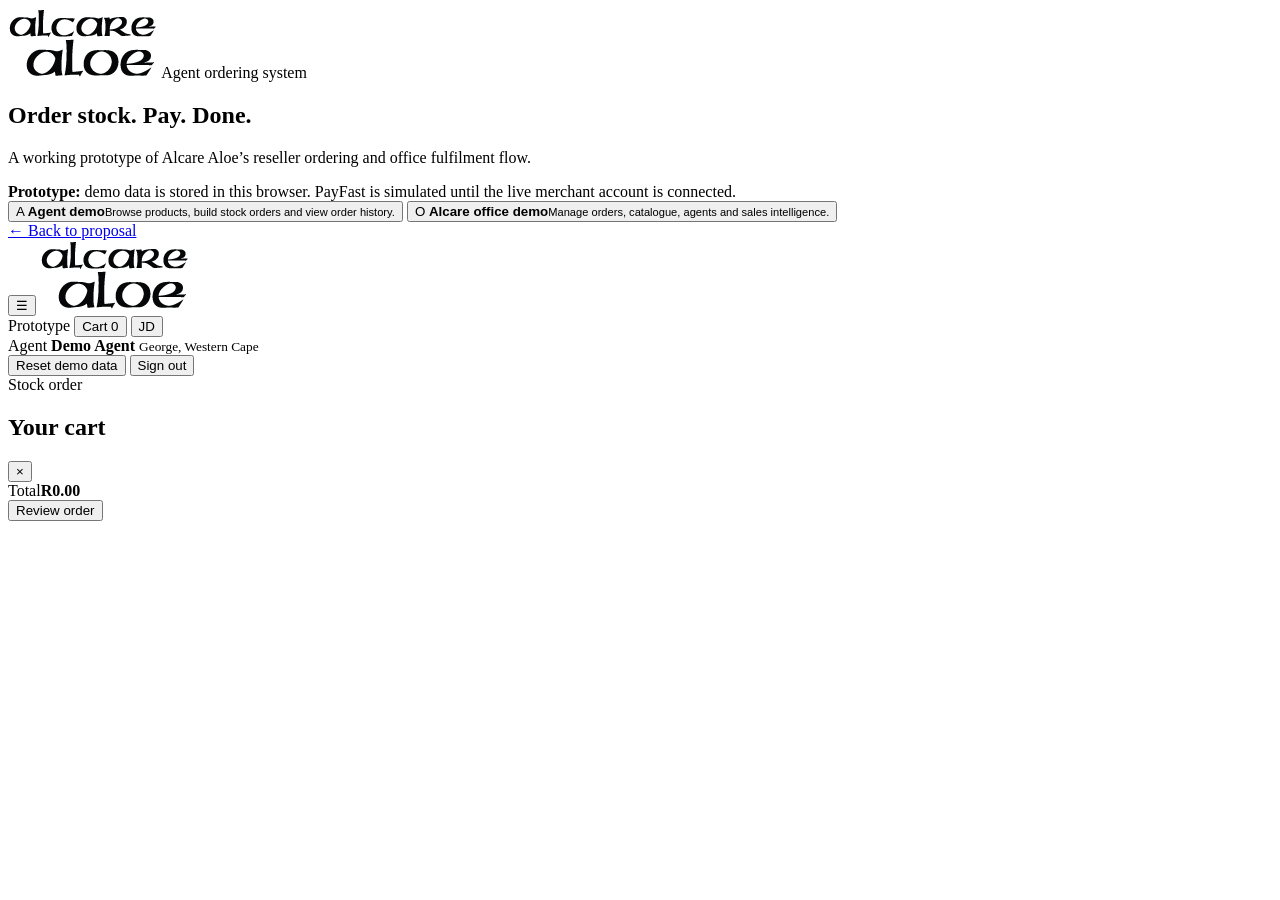
==== app/index.html @ ff258b76 "Add reseller ordering prototype shell" ====
<!doctype html>
<html lang="en">
<head>
  <meta charset="utf-8">
  <meta name="viewport" content="width=device-width, initial-scale=1">
  <meta name="theme-color" content="#173f2e">
  <title>Alcare Aloe — Agent Ordering</title>
  <link rel="stylesheet" href="styles.css">
</head>
<body>
  <div id="toast" class="toast" role="status" aria-live="polite"></div>
  <section id="loginView" class="login-shell">
    <div class="login-card">
      <a href="../" class="brand"><img src="../assets/alcare-logo.png" alt="Alcare Aloe"></a>
      <span class="kicker">Agent ordering system</span>
      <h1>Order stock. Pay. Done.</h1>
      <p class="lead">A working prototype of Alcare Aloe’s reseller ordering and office fulfilment flow.</p>
      <div class="demo-note"><strong>Prototype:</strong> demo data is stored in this browser. PayFast is simulated until the live merchant account is connected.</div>
      <div class="login-grid">
        <button class="role-card" data-login="agent">
          <span class="role-icon">A</span>
          <span><strong>Agent demo</strong><small>Browse products, build stock orders and view order history.</small></span>
        </button>
        <button class="role-card" data-login="admin">
          <span class="role-icon">O</span>
          <span><strong>Alcare office demo</strong><small>Manage orders, catalogue, agents and sales intelligence.</small></span>
        </button>
      </div>
      <a class="text-link" href="../">← Back to proposal</a>
    </div>
  </section>

  <div id="appShell" class="app-shell hidden">
    <header class="topbar">
      <button class="menu-btn" id="menuBtn" aria-label="Open menu">☰</button>
      <a href="../" class="top-logo"><img src="../assets/alcare-logo.png" alt="Alcare Aloe"></a>
      <div class="top-actions">
        <span class="prototype-pill">Prototype</span>
        <button id="cartButton" class="cart-button hidden">Cart <span id="cartCount">0</span></button>
        <button id="userButton" class="user-button">JD</button>
      </div>
    </header>

    <aside id="sidebar" class="sidebar">
      <div class="sidebar-user">
        <span id="sidebarRole">Agent</span>
        <strong id="sidebarName">Demo Agent</strong>
        <small id="sidebarMeta">George, Western Cape</small>
      </div>
      <nav id="nav"></nav>
      <div class="sidebar-bottom">
        <button id="resetDemo" class="ghost-btn">Reset demo data</button>
        <button id="logoutBtn" class="ghost-btn">Sign out</button>
      </div>
    </aside>

    <main id="mainContent" class="main-content"></main>
  </div>

  <div id="drawerBackdrop" class="backdrop hidden"></div>
  <aside id="cartDrawer" class="cart-drawer" aria-hidden="true">
    <div class="drawer-head">
      <div><span class="kicker">Stock order</span><h2>Your cart</h2></div>
      <button id="closeCart" class="icon-btn">×</button>
    </div>
    <div id="cartItems" class="cart-items"></div>
    <div class="cart-footer">
      <div class="total-row"><span>Total</span><strong id="cartTotal">R0.00</strong></div>
      <button id="checkoutBtn" class="primary-btn">Review order</button>
    </div>
  </aside>

  <div id="modal" class="modal hidden" role="dialog" aria-modal="true">
    <div id="modalCard" class="modal-card"></div>
  </div>

  <script src="app-core.js"></script>
  <script src="app-views.js"></script>
</body>
</html>
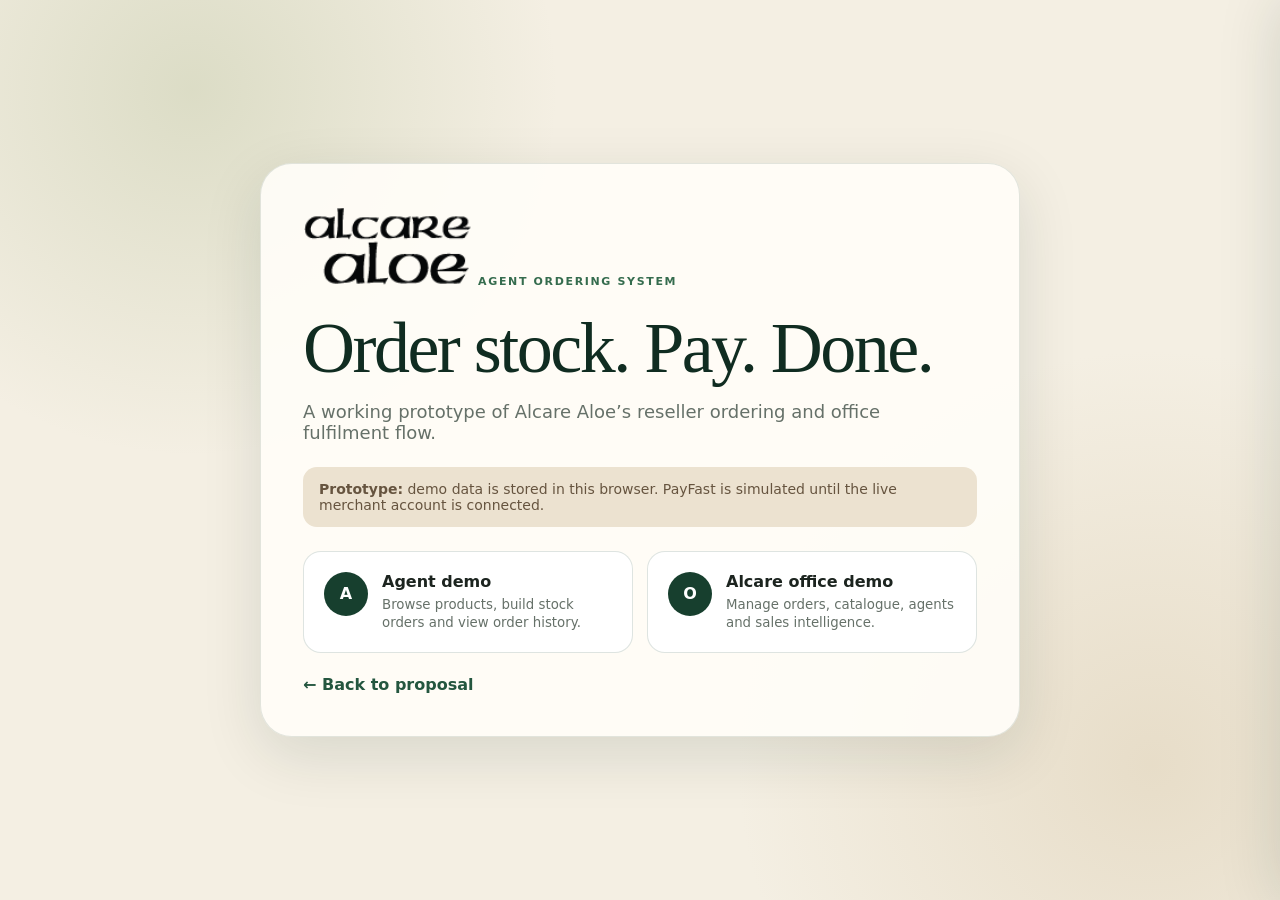
==== commit 159c8ed9: "Wire split prototype view scripts" ====
--- a/app/index.html
+++ b/app/index.html
@@ -75,6 +75,8 @@
   </div>
 
   <script src="app-core.js"></script>
-  <script src="app-views.js"></script>
+  <script src="app-views-a.js"></script>
+  <script src="app-views-b1.js"></script>
+  <script src="app-views-b2.js"></script>
 </body>
 </html>
--- a/app/styles.css
+++ b/app/styles.css
@@ -0,0 +1,23 @@
+:root{
+  --green-950:#102c21;--green-900:#173f2e;--green-800:#24563f;--green-700:#356c4e;
+  --sage:#9aaa77;--sage-soft:#dfe5cb;--cream:#f4efe3;--paper:#fffdf8;--sand:#d9c9ab;
+  --sand-soft:#ece2d0;--ink:#1c241f;--muted:#667169;--line:rgba(23,63,46,.14);
+  --danger:#984a3d;--warning:#9d6d2d;--info:#4d6f78;--shadow:0 18px 60px rgba(16,44,33,.12);
+  --radius:22px;--radius-sm:14px;
+}
+*{box-sizing:border-box}html{font-family:Inter,ui-sans-serif,system-ui,-apple-system,BlinkMacSystemFont,"Segoe UI",sans-serif;color:var(--ink);background:var(--cream)}body{margin:0;min-height:100vh}.hidden{display:none!important}button,input,select,textarea{font:inherit}button{cursor:pointer}img{max-width:100%;display:block}h1,h2,h3{font-family:Georgia,"Times New Roman",serif;letter-spacing:-.035em;font-weight:500}.kicker{font-size:11px;font-weight:900;letter-spacing:.15em;text-transform:uppercase;color:var(--green-700)}
+.login-shell{min-height:100vh;display:grid;place-items:center;padding:28px;background:radial-gradient(circle at 15% 10%,rgba(154,170,119,.27),transparent 27%),radial-gradient(circle at 90% 85%,rgba(217,201,171,.48),transparent 30%),var(--cream)}.login-card{width:min(760px,100%);background:rgba(255,253,248,.92);border:1px solid rgba(23,63,46,.12);border-radius:32px;padding:42px;box-shadow:var(--shadow)}.brand{display:inline-block}.brand img{width:170px}.login-card h1{font-size:clamp(44px,7vw,72px);line-height:.96;margin:24px 0 16px;color:var(--green-950)}.lead{font-size:18px;color:var(--muted);max-width:620px}.demo-note{margin:24px 0;padding:14px 16px;border-radius:14px;background:var(--sand-soft);color:#66543f;font-size:14px}.login-grid{display:grid;grid-template-columns:1fr 1fr;gap:14px}.role-card{display:flex;gap:14px;text-align:left;padding:20px;border:1px solid var(--line);border-radius:18px;background:white;color:var(--ink);transition:.2s}.role-card:hover{transform:translateY(-2px);box-shadow:0 12px 34px rgba(16,44,33,.10);border-color:rgba(23,63,46,.28)}.role-icon{width:44px;height:44px;border-radius:50%;display:grid;place-items:center;background:var(--green-900);color:white;font-weight:900;flex:0 0 auto}.role-card strong,.role-card small{display:block}.role-card small{color:var(--muted);margin-top:5px;line-height:1.35}.text-link{display:inline-block;margin-top:22px;color:var(--green-800);font-weight:800;text-decoration:none}
+.app-shell{min-height:100vh}.topbar{position:fixed;inset:0 0 auto 0;height:70px;display:flex;align-items:center;justify-content:space-between;padding:0 20px 0 18px;background:rgba(255,253,248,.94);border-bottom:1px solid var(--line);backdrop-filter:blur(12px);z-index:30}.menu-btn{display:none;border:0;background:transparent;font-size:24px;color:var(--green-900)}.top-logo img{width:124px}.top-actions{display:flex;align-items:center;gap:10px}.prototype-pill{font-size:11px;font-weight:900;letter-spacing:.08em;text-transform:uppercase;color:#785d3f;background:var(--sand-soft);padding:7px 10px;border-radius:999px}.cart-button{border:0;border-radius:999px;background:var(--green-900);color:white;padding:10px 14px;font-weight:800}.cart-button span{display:inline-grid;place-items:center;min-width:22px;height:22px;margin-left:6px;background:white;color:var(--green-900);border-radius:999px;font-size:12px}.user-button{width:40px;height:40px;border-radius:50%;border:1px solid var(--line);background:var(--sage-soft);color:var(--green-950);font-weight:900}
+.sidebar{position:fixed;top:70px;bottom:0;left:0;width:244px;padding:22px 16px;background:var(--green-950);color:white;display:flex;flex-direction:column;z-index:25}.sidebar-user{padding:0 8px 20px;border-bottom:1px solid rgba(255,255,255,.1)}.sidebar-user span{display:block;color:var(--sage-soft);font-size:11px;text-transform:uppercase;letter-spacing:.12em;font-weight:900}.sidebar-user strong{display:block;margin-top:6px;font-size:16px}.sidebar-user small{display:block;margin-top:3px;color:rgba(255,255,255,.58)}#nav{display:grid;gap:5px;margin-top:18px}#nav button{display:flex;align-items:center;gap:10px;width:100%;border:0;background:transparent;color:rgba(255,255,255,.72);padding:11px 12px;border-radius:12px;text-align:left;font-weight:750}#nav button:hover,#nav button.active{background:rgba(255,255,255,.1);color:white}.nav-dot{width:8px;height:8px;border-radius:50%;background:var(--sage);opacity:.8}.sidebar-bottom{margin-top:auto;display:grid;gap:6px}.ghost-btn{border:1px solid rgba(255,255,255,.13);background:transparent;color:rgba(255,255,255,.7);border-radius:10px;padding:9px 10px;text-align:left;font-size:12px}.ghost-btn:hover{color:white;background:rgba(255,255,255,.06)}
+.main-content{margin-left:244px;padding:102px 30px 50px;min-height:100vh}.page{max-width:1280px;margin:0 auto}.page-head{display:flex;align-items:flex-end;justify-content:space-between;gap:20px;margin-bottom:26px}.page-head h1{margin:6px 0 0;font-size:clamp(40px,5vw,62px);line-height:1;color:var(--green-950)}.page-head p{margin:8px 0 0;color:var(--muted)}.head-actions{display:flex;gap:10px;flex-wrap:wrap}.primary-btn,.secondary-btn,.small-btn{border:0;border-radius:999px;font-weight:850}.primary-btn{background:var(--green-900);color:white;padding:12px 18px}.secondary-btn{background:var(--paper);color:var(--green-900);border:1px solid var(--line);padding:11px 17px}.small-btn{background:var(--sage-soft);color:var(--green-950);padding:8px 12px;font-size:12px}.danger-btn{background:#f3dfdb;color:var(--danger);border:0;border-radius:999px;padding:8px 12px;font-size:12px;font-weight:850}.primary-btn:disabled{opacity:.45;cursor:not-allowed}
+.banner{padding:13px 16px;border:1px solid rgba(157,109,45,.24);background:#f7ead8;border-radius:14px;color:#6a522f;font-size:14px;margin-bottom:22px}.stats-grid{display:grid;grid-template-columns:repeat(4,1fr);gap:14px;margin-bottom:22px}.stat-card{background:var(--paper);border:1px solid var(--line);border-radius:18px;padding:18px}.stat-card span{display:block;color:var(--muted);font-size:12px;font-weight:800;text-transform:uppercase;letter-spacing:.06em}.stat-card strong{display:block;font:500 34px/1.1 Georgia,serif;color:var(--green-950);margin-top:8px}.stat-card small{display:block;color:var(--green-700);margin-top:6px}
+.toolbar{display:flex;gap:10px;align-items:center;flex-wrap:wrap;margin-bottom:18px}.search{flex:1;min-width:220px;position:relative}.search input,.field input,.field select,.field textarea,.toolbar select{width:100%;border:1px solid var(--line);background:var(--paper);border-radius:12px;padding:11px 13px;color:var(--ink);outline:none}.search input:focus,.field input:focus,.field select:focus,.field textarea:focus{border-color:var(--sage);box-shadow:0 0 0 3px rgba(154,170,119,.18)}.category-pills{display:flex;gap:7px;flex-wrap:wrap}.category-pills button{border:1px solid var(--line);background:rgba(255,253,248,.7);color:var(--green-800);padding:8px 12px;border-radius:999px;font-size:12px;font-weight:800}.category-pills button.active{background:var(--green-900);color:white;border-color:var(--green-900)}
+.product-grid{display:grid;grid-template-columns:repeat(4,1fr);gap:15px}.product-card{background:var(--paper);border:1px solid var(--line);border-radius:18px;overflow:hidden;display:flex;flex-direction:column;min-height:245px}.product-art{height:108px;display:grid;place-items:center;background:linear-gradient(135deg,var(--sage-soft),var(--sand-soft));color:var(--green-800);font:500 40px Georgia,serif}.product-body{padding:16px;display:flex;flex-direction:column;gap:9px;flex:1}.product-category{font-size:10px;font-weight:900;text-transform:uppercase;letter-spacing:.09em;color:var(--green-700)}.product-body h3{font-family:inherit;letter-spacing:0;font-size:16px;font-weight:850;margin:0;line-height:1.25}.product-meta{color:var(--muted);font-size:12px}.price-line{display:flex;align-items:center;justify-content:space-between;gap:10px;margin-top:auto}.price-line strong{font-size:18px;color:var(--green-950)}.qty-add{display:flex;align-items:center;gap:6px}.qty-add button{width:32px;height:32px;border-radius:50%;border:1px solid var(--line);background:white;color:var(--green-900);font-weight:900}.qty-add span{min-width:22px;text-align:center;font-weight:850}
+.panel{background:var(--paper);border:1px solid var(--line);border-radius:20px;padding:20px}.panel h2{font-size:28px;margin:0 0 14px;color:var(--green-950)}.two-col{display:grid;grid-template-columns:1.1fr .9fr;gap:18px}.table-wrap{overflow:auto;border:1px solid var(--line);border-radius:16px;background:var(--paper)}table{width:100%;border-collapse:collapse;min-width:780px}th,td{padding:13px 14px;border-bottom:1px solid rgba(23,63,46,.08);text-align:left;vertical-align:middle}th{font-size:11px;text-transform:uppercase;letter-spacing:.07em;color:var(--muted);background:#faf7ef;position:sticky;top:0}td{font-size:13px}tr:last-child td{border-bottom:0}.status{display:inline-flex;align-items:center;gap:6px;border-radius:999px;padding:6px 9px;font-size:11px;font-weight:900}.status::before{content:"";width:7px;height:7px;border-radius:50%;background:currentColor}.status.paid,.status.completed{background:#e4efdf;color:#3b694b}.status.awaiting-payment{background:#f7ead8;color:#8a6029}.status.processing,.status.ready-for-dispatch{background:#e3edf0;color:#486a73}.status.dispatched{background:#ece4ef;color:#745f7b}.status.cancelled,.status.failed{background:#f3dfdb;color:#984a3d}.order-card{background:var(--paper);border:1px solid var(--line);border-radius:18px;padding:18px;margin-bottom:12px}.order-top{display:flex;justify-content:space-between;gap:15px}.order-top strong{color:var(--green-950)}.order-items{color:var(--muted);font-size:13px;margin:10px 0}.order-foot{display:flex;justify-content:space-between;align-items:center;gap:12px;font-size:13px}.order-foot strong{font-size:17px}
+.form-grid{display:grid;grid-template-columns:1fr 1fr;gap:14px}.field{display:grid;gap:6px}.field.full{grid-column:1/-1}.field label{font-size:12px;font-weight:850;color:var(--green-800)}.field textarea{min-height:82px;resize:vertical}.form-actions{display:flex;justify-content:flex-end;gap:10px;margin-top:18px}.inline-edit{display:grid;grid-template-columns:1.2fr .8fr .7fr auto;gap:8px;align-items:center;padding:10px 0;border-bottom:1px solid rgba(23,63,46,.08)}.inline-edit:last-child{border-bottom:0}.inline-edit input,.inline-edit select{border:1px solid var(--line);background:white;border-radius:10px;padding:9px 10px;min-width:0}.toggle{display:inline-flex;align-items:center;gap:7px;font-size:12px;color:var(--muted)}.toggle input{accent-color:var(--green-800)}
+.chart{display:grid;gap:10px}.bar-row{display:grid;grid-template-columns:120px 1fr 70px;gap:10px;align-items:center;font-size:12px}.bar-track{height:10px;border-radius:999px;background:var(--sand-soft);overflow:hidden}.bar-fill{height:100%;background:linear-gradient(90deg,var(--green-700),var(--sage));border-radius:999px}.insight-grid{display:grid;grid-template-columns:repeat(3,1fr);gap:14px}.insight-card{padding:18px;background:var(--paper);border:1px solid var(--line);border-radius:18px}.insight-card h3{font-family:inherit;letter-spacing:0;font-size:14px;font-weight:900;margin:0 0 10px}.insight-card p{font-size:13px;color:var(--muted);margin:0}.empty{padding:40px;text-align:center;color:var(--muted);background:var(--paper);border:1px dashed var(--line);border-radius:18px}
+.backdrop{position:fixed;inset:0;background:rgba(4,16,11,.38);z-index:49}.cart-drawer{position:fixed;top:0;bottom:0;right:0;width:min(430px,100%);background:var(--paper);z-index:50;transform:translateX(105%);transition:.25s ease;display:flex;flex-direction:column;box-shadow:-20px 0 60px rgba(16,44,33,.16)}.cart-drawer.open{transform:none}.drawer-head{display:flex;align-items:flex-start;justify-content:space-between;padding:24px;border-bottom:1px solid var(--line)}.drawer-head h2{margin:4px 0 0;font-size:36px}.icon-btn{width:38px;height:38px;border-radius:50%;border:1px solid var(--line);background:white;color:var(--green-900);font-size:22px}.cart-items{padding:16px 22px;overflow:auto;flex:1}.cart-line{display:grid;grid-template-columns:1fr auto;gap:12px;padding:14px 0;border-bottom:1px solid rgba(23,63,46,.08)}.cart-line h4{margin:0 0 5px;font-size:14px}.cart-line small{color:var(--muted)}.cart-line .line-actions{display:flex;align-items:center;gap:5px;margin-top:9px}.cart-line .line-actions button{width:28px;height:28px;border-radius:50%;border:1px solid var(--line);background:white}.cart-footer{padding:20px 22px;border-top:1px solid var(--line)}.total-row{display:flex;justify-content:space-between;align-items:center;margin-bottom:14px}.total-row strong{font-size:24px;color:var(--green-950)}.cart-footer .primary-btn{width:100%}
+.modal{position:fixed;inset:0;z-index:70;background:rgba(4,16,11,.63);display:grid;place-items:center;padding:20px}.modal-card{width:min(650px,100%);max-height:90vh;overflow:auto;background:var(--paper);border-radius:24px;padding:25px;box-shadow:0 30px 90px rgba(0,0,0,.28)}.modal-head{display:flex;justify-content:space-between;align-items:flex-start;gap:14px;margin-bottom:18px}.modal-head h2{font-size:34px;margin:4px 0 0}.summary-lines{display:grid;gap:8px;margin:16px 0;padding:15px;border-radius:14px;background:#faf7ef}.summary-line{display:flex;justify-content:space-between;gap:20px;font-size:13px}.summary-line.total{font-weight:900;font-size:17px;border-top:1px solid var(--line);padding-top:9px;margin-top:3px}.payfast-box{border:1px solid #d6dce1;background:#fbfcfd;border-radius:16px;padding:18px;margin-top:16px}.payfast-word{font-size:32px;font-style:italic;font-weight:900;color:#d72d32}.payfast-word span{color:#24384c}.payfast-box p{color:var(--muted);font-size:13px}.toast{position:fixed;top:84px;right:18px;z-index:100;background:var(--green-950);color:white;border-radius:13px;padding:12px 15px;box-shadow:var(--shadow);opacity:0;pointer-events:none;transform:translateY(-8px);transition:.2s}.toast.show{opacity:1;transform:none}
+@media(max-width:1100px){.product-grid{grid-template-columns:repeat(3,1fr)}.stats-grid{grid-template-columns:repeat(2,1fr)}.insight-grid{grid-template-columns:1fr 1fr}.two-col{grid-template-columns:1fr}}
+@media(max-width:780px){.login-card{padding:28px 22px}.login-grid{grid-template-columns:1fr}.menu-btn{display:block}.prototype-pill{display:none}.sidebar{transform:translateX(-105%);transition:.2s}.sidebar.open{transform:none}.main-content{margin-left:0;padding:92px 16px 38px}.page-head{align-items:flex-start;flex-direction:column}.product-grid{grid-template-columns:repeat(2,1fr)}.form-grid{grid-template-columns:1fr}.field.full{grid-column:auto}.insight-grid{grid-template-columns:1fr}.inline-edit{grid-template-columns:1fr 1fr}.inline-edit>*:first-child{grid-column:1/-1}.bar-row{grid-template-columns:90px 1fr 60px}}
+@media(max-width:480px){.product-grid{grid-template-columns:1fr}.stats-grid{grid-template-columns:1fr 1fr;gap:9px}.stat-card{padding:14px}.stat-card strong{font-size:28px}.topbar{padding-inline:12px}.top-logo img{width:105px}.user-button{width:36px;height:36px}.login-card h1{font-size:48px}.modal{padding:10px}.modal-card{padding:20px 16px}.inline-edit{grid-template-columns:1fr}.inline-edit>*:first-child{grid-column:auto}}
